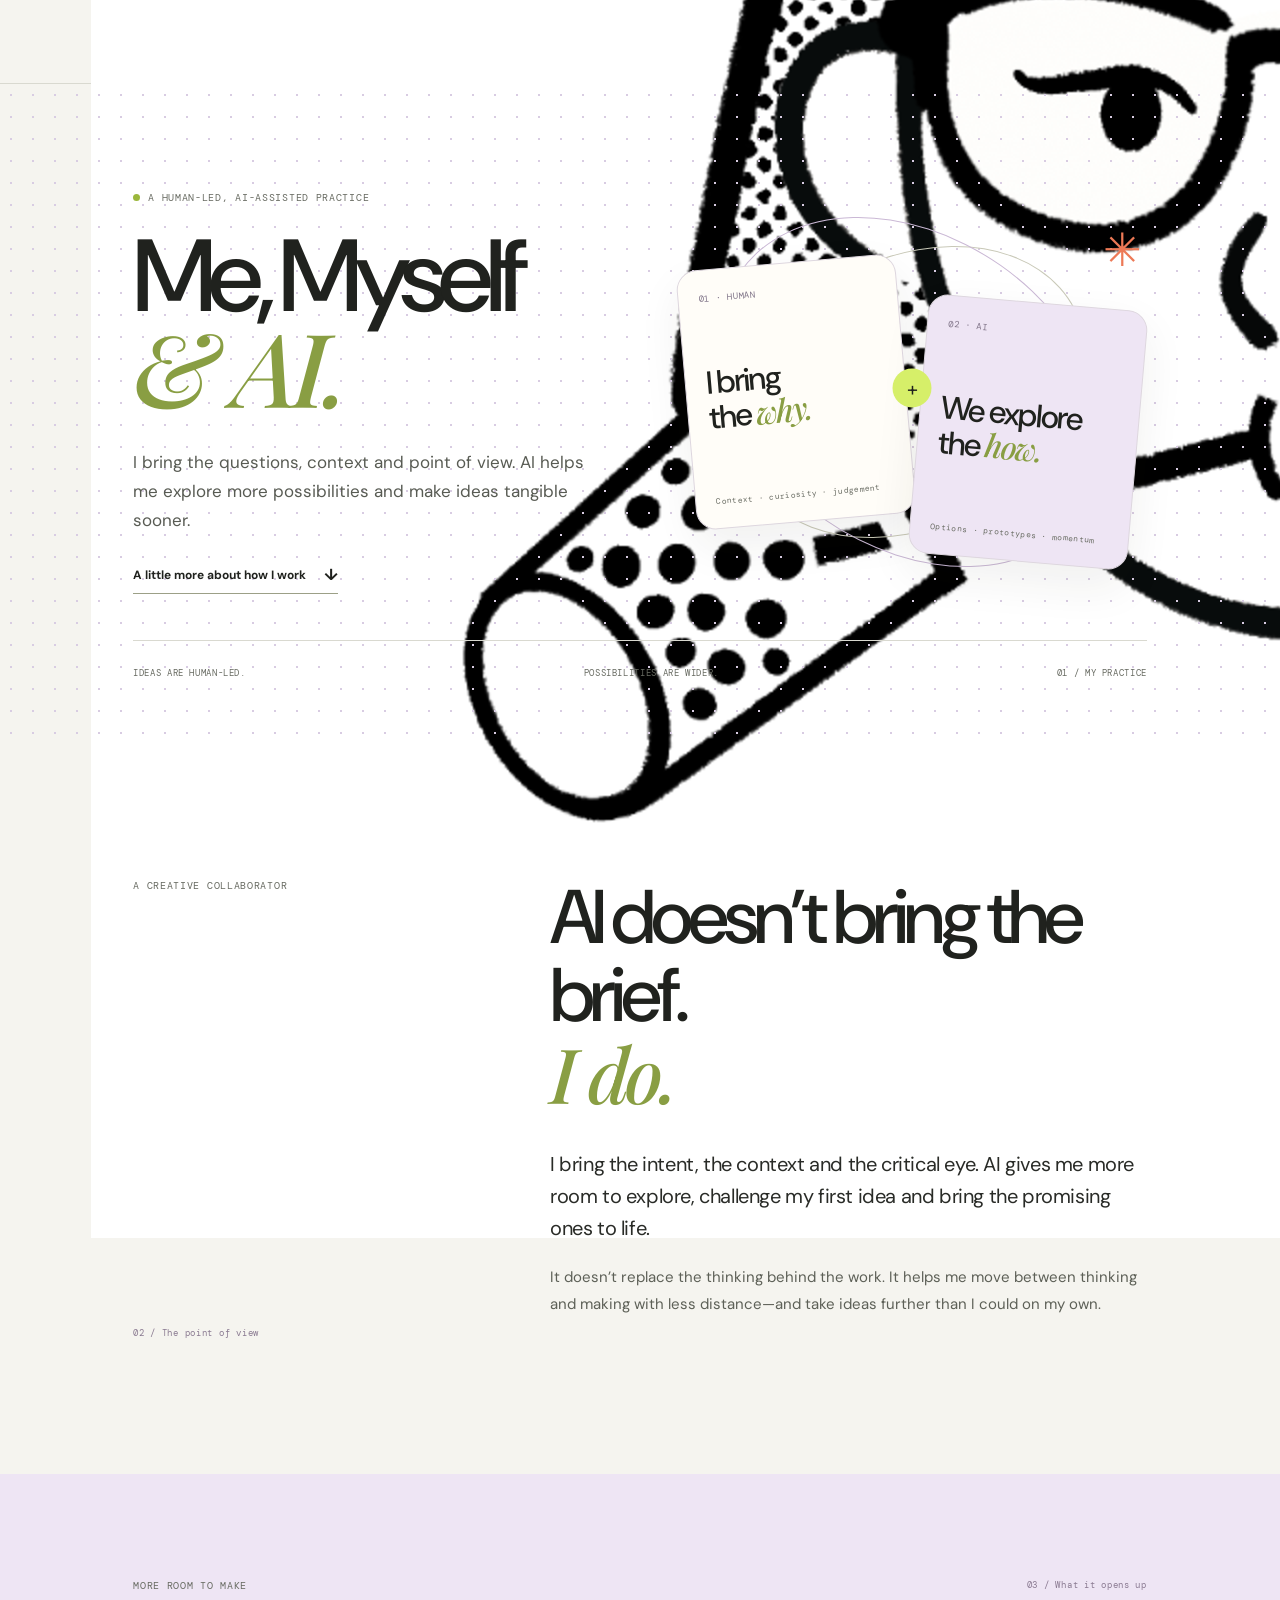
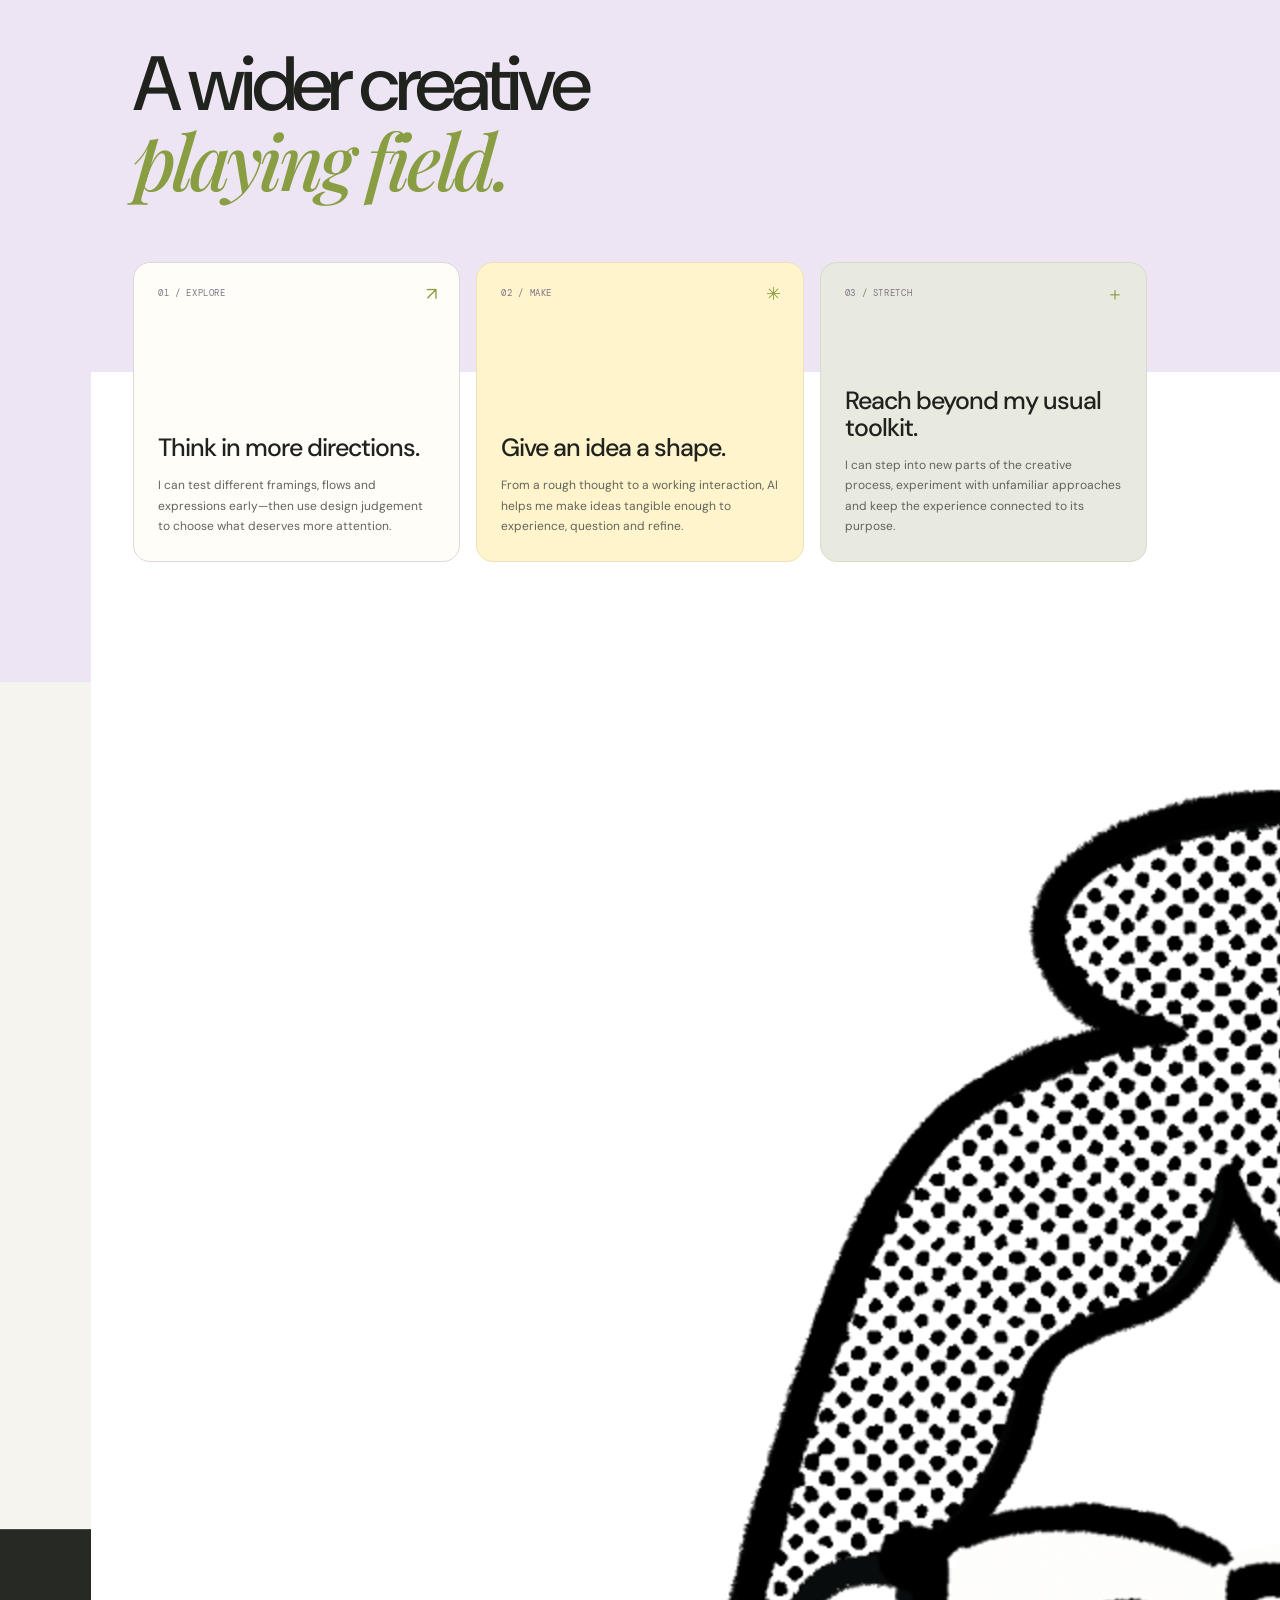
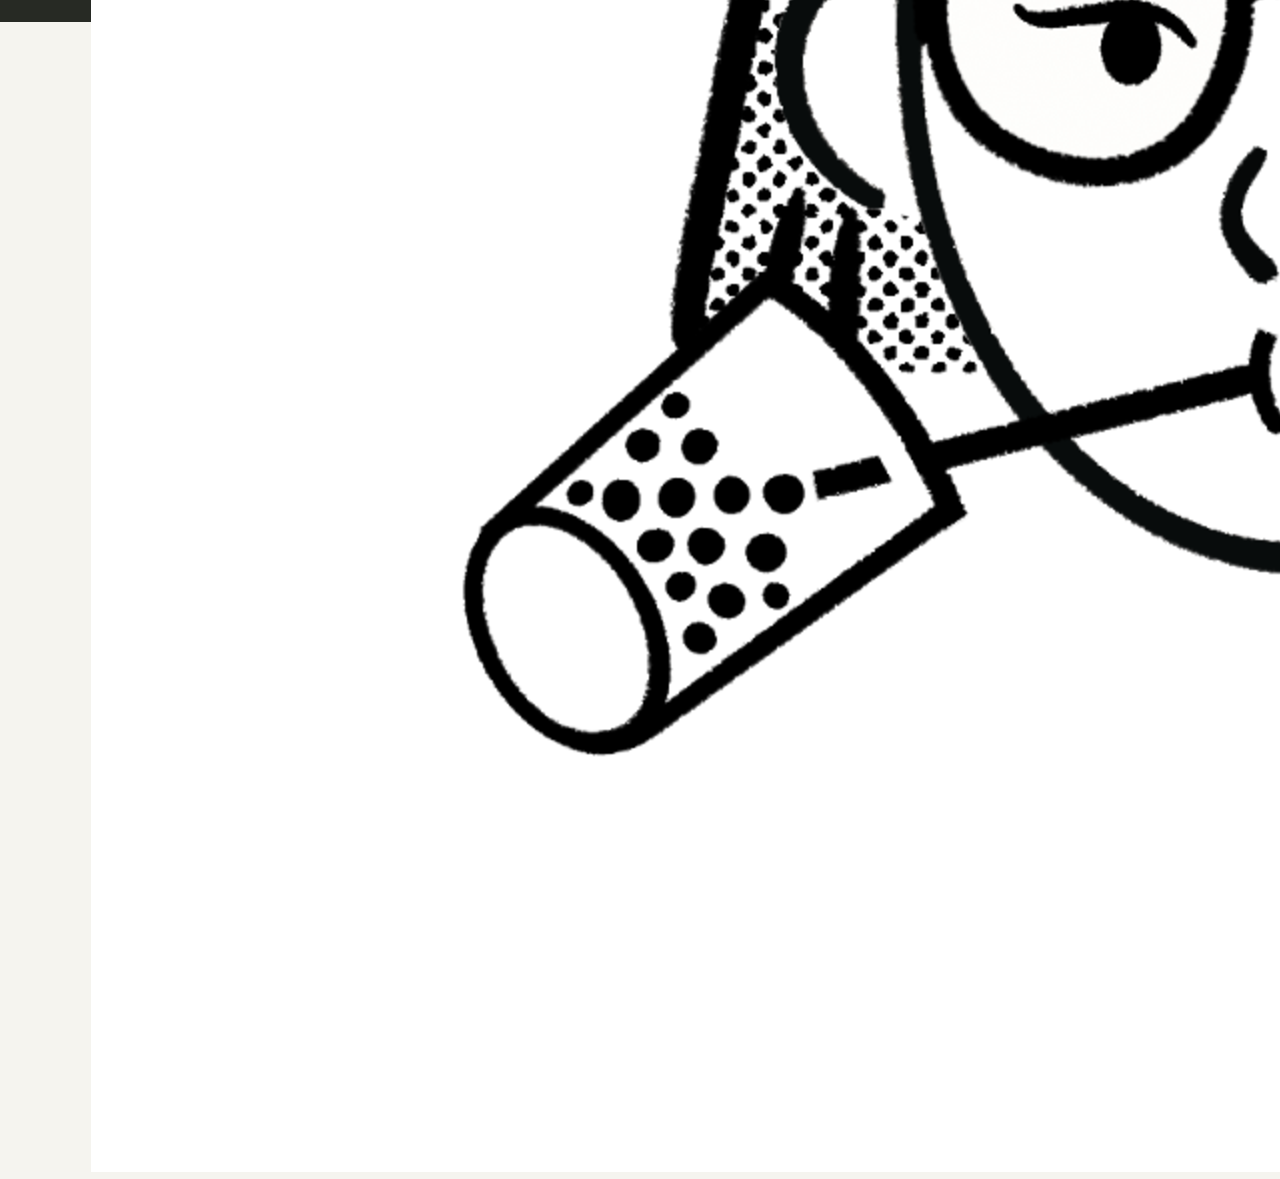
==== ai.html @ 46ecab6a "Add files via upload" ====
<!doctype html>
<html lang="en">
<head>
  <meta charset="utf-8">
  <meta name="viewport" content="width=device-width, initial-scale=1">
  <meta name="theme-color" content="#f5f4ef">
  <meta name="description" content="How Maria Gabriela Bonilla brings AI into her human-led design practice.">
  <title>Me, Myself &amp; AI — Maria Gabriela Bonilla Amador</title>
  <link rel="preconnect" href="https://fonts.googleapis.com">
  <link rel="preconnect" href="https://fonts.gstatic.com" crossorigin>
  <link href="https://fonts.googleapis.com/css2?family=DM+Mono:wght@400;500&family=DM+Sans:wght@400;500;600;700&family=Playfair+Display:ital,wght@0,500;0,600;1,500;1,600&display=swap" rel="stylesheet">
  <link rel="stylesheet" href="styles.css">
  <link rel="stylesheet" href="ai.css">
  <link rel="stylesheet" href="visitor.css">
</head>
<body class="ai-practice-page">
  <a class="skip-link" href="#main">Skip to content</a>
  <header class="site-header">
    <a class="wordmark wordmark-image" href="index.html" aria-label="Gaby Bonilla home"><img src="assets/photo-notion.png" alt=""></a>
    <nav aria-label="Main navigation">
      <a href="work.html">Some of My Work</a>
      <a href="ai.html" aria-current="page">Me, Myself &amp; AI</a>
      <a href="cv.html">The Gaby Multiverse</a>
      <button class="visitor-name-control" id="visitor-name-control" type="button" aria-haspopup="dialog" aria-controls="visitor-name-dialog" aria-label="Change your cursor name, currently You"><span aria-hidden="true">✳</span><span id="visitor-name-nav">You</span><span class="visitor-edit-icon" aria-hidden="true">↗</span></button>
      <button class="nav-contact" type="button">Let’s connect, your way <span aria-hidden="true">↗</span></button>
    </nav>
  </header>
  <main id="main">
    <section class="ai-hero" aria-labelledby="ai-title">
      <div class="ai-hero-copy">
        <p class="eyebrow"><span class="status-dot"></span>A human-led, AI-assisted practice</p>
        <h1 id="ai-title">Me, Myself<br><em>&amp; AI.</em></h1>
        <p class="ai-hero-lede">I bring the questions, context and point of view. AI helps me explore more possibilities and make ideas tangible sooner.</p>
        <a class="ai-scroll-link" href="#practice">A little more about how I work <span aria-hidden="true">↓</span></a>
      </div>
      <div class="ai-collab-art" aria-label="A collaboration between a designer and AI">
        <span class="ai-orbit ai-orbit-one" aria-hidden="true"></span>
        <span class="ai-orbit ai-orbit-two" aria-hidden="true"></span>
        <div class="ai-role-card ai-human-card"><span class="ai-card-index">01 · HUMAN</span><strong>I bring<br>the <em>why.</em></strong><small>Context · curiosity · judgement</small></div>
        <span class="ai-plus" aria-hidden="true">+</span>
        <div class="ai-role-card ai-tool-card"><span class="ai-card-index">02 · AI</span><strong>We explore<br>the <em>how.</em></strong><small>Options · prototypes · momentum</small></div>
        <span class="ai-flower" aria-hidden="true">✳</span>
      </div>
      <div class="ai-hero-foot"><span>Ideas are human-led.</span><span>Possibilities are wider.</span><span>01 / My practice</span></div>
    </section>

    <section class="ai-intro section-wrap" id="practice" aria-labelledby="ai-practice-title">
      <div class="ai-section-label"><p class="eyebrow">A creative collaborator</p><span>02 / The point of view</span></div>
      <div class="ai-intro-copy">
        <h2 id="ai-practice-title">AI doesn’t bring the brief.<br><em>I do.</em></h2>
        <p class="ai-large-copy">I bring the intent, the context and the critical eye. AI gives me more room to explore, challenge my first idea and bring the promising ones to life.</p>
        <p>It doesn’t replace the thinking behind the work. It helps me move between thinking and making with less distance—and take ideas further than I could on my own.</p>
      </div>
    </section>

    <section class="ai-capabilities" aria-labelledby="ai-capabilities-title">
      <div class="ai-capabilities-inner">
        <div class="ai-section-label"><p class="eyebrow">More room to make</p><span>03 / What it opens up</span></div>
        <h2 id="ai-capabilities-title">A wider creative<br><em>playing field.</em></h2>
        <div class="ai-capability-grid">
          <article class="ai-capability-card ai-card-lilac"><span>01 / Explore</span><h3>Think in more directions.</h3><p>I can test different framings, flows and expressions early—then use design judgement to choose what deserves more attention.</p><b aria-hidden="true">↗</b></article>
          <article class="ai-capability-card ai-card-yellow"><span>02 / Make</span><h3>Give an idea a shape.</h3><p>From a rough thought to a working interaction, AI helps me make ideas tangible enough to experience, question and refine.</p><b aria-hidden="true">✳</b></article>
          <article class="ai-capability-card ai-card-sage"><span>03 / Stretch</span><h3>Reach beyond my usual toolkit.</h3><p>I can step into new parts of the creative process, experiment with unfamiliar approaches and keep the experience connected to its purpose.</p><b aria-hidden="true">＋</b></article>
        </div>
      </div>
    </section>

    <section class="ai-process section-wrap" aria-labelledby="ai-process-title">
      <div class="ai-section-label"><p class="eyebrow">The collaboration, in practice</p><span>04 / How I work</span></div>
      <h2 id="ai-process-title">I set the direction.<br><em>We make it real.</em></h2>
      <div class="ai-process-steps">
        <article><span>01</span><h3>Frame the right question</h3><p>I bring the brief, constraints, audience and point of view.</p></article>
        <article><span>02</span><h3>Explore the possibilities</h3><p>I use AI to generate, compare and prototype options worth considering.</p></article>
        <article><span>03</span><h3>Choose with intention</h3><p>I critique, refine and decide what serves people and the product.</p></article>
      </div>
      <p class="ai-signoff">The tools can make more possible.<br><strong>Direction and responsibility stay with me.</strong></p>
    </section>
  </main>
  <footer class="site-footer"><a class="wordmark wordmark-image" href="index.html" aria-label="Gaby Bonilla home"><img src="assets/photo-notion.png" alt=""></a><p>Designed with &lt;3 by MGB and AI.</p><div class="footer-links"><a href="mailto:gabonilla1594@gmail.com">Email ↗</a></div><span class="copyright">© 2026</span></footer>
  <dialog class="visitor-name-dialog" id="visitor-name-dialog" aria-labelledby="visitor-name-title"><button class="visitor-dialog-close" type="button" aria-label="Close name settings">×</button><p class="eyebrow">Make this space yours</p><h2 id="visitor-name-title">What should your cursor say?</h2><form id="visitor-name-form"><label for="visitor-name-input">Name or nickname</label><input id="visitor-name-input" name="visitorName" type="text" maxlength="24" autocomplete="nickname" placeholder="You"><p class="visitor-name-note" id="visitor-name-note">This name is saved only in this browser. Other visitors won’t see it.</p><div class="visitor-dialog-actions"><button class="visitor-reset" id="visitor-name-reset" type="button">Use “You”</button><button class="visitor-save" type="submit">Save name <span aria-hidden="true">↗</span></button></div></form></dialog>
  <div class="visitor-cursor-trail" id="visitor-cursor-trail" aria-hidden="true"></div><div class="visitor-cursor" id="visitor-cursor" aria-hidden="true"><svg class="visitor-cursor-spark" viewBox="0 0 24 28" focusable="false"><path d="M3.5 2v20l5.2-5.1 3.6 8.1 3.3-1.5-3.5-7.9 7.7-.4L3.5 2Z"/></svg><svg class="visitor-cursor-hand" viewBox="0 0 24 28" focusable="false" aria-hidden="true"><path d="M8.1 13.2V4.5a1.9 1.9 0 0 1 3.8 0v6.2a1.8 1.8 0 0 1 3 .9 1.8 1.8 0 0 1 2.8 1.2 1.8 1.8 0 0 1 2.8 1.5v3.1a7.3 7.3 0 0 1-7.3 7.3h-2.1a6.5 6.5 0 0 1-5.6-3.2l-3-5a1.8 1.8 0 0 1 3-1.9l2.6 3.1v-4.5Z"/></svg><span class="visitor-cursor-label" id="visitor-cursor-label">You</span></div>
  <script src="contact-hub.js" defer></script><script src="visitor-cursor.js" defer></script>
</body>
</html>
---- styles.css ----
:root{--paper:#f5f4ef;--ink:#20221e;--muted:#686b62;--line:#d9d9d0;--lime:#d6ef69;--orange:#ed7956;--serif:'Playfair Display',Georgia,serif;--sans:'DM Sans',Arial,sans-serif;--mono:'DM Mono',monospace}*{box-sizing:border-box}html{scroll-behavior:smooth}body{margin:0;background:var(--paper);color:var(--ink);font-family:var(--sans);-webkit-font-smoothing:antialiased}a{color:inherit;text-decoration:none}.skip-link{position:absolute;top:-60px;left:20px;background:var(--ink);color:white;padding:12px;z-index:9}.skip-link:focus{top:12px}.site-header{height:84px;padding:0 7.1%;display:flex;align-items:center;justify-content:space-between;border-bottom:1px solid var(--line)}.wordmark{font-size:27px;font-weight:700;letter-spacing:-2px}.wordmark span{color:#9bb73b}.site-header nav{display:flex;gap:40px;align-items:center;font-size:12px;font-weight:600}.site-header nav a{transition:opacity .2s}.site-header nav a:hover,.footer-links a:hover{opacity:.58}.nav-contact{border:1px solid var(--ink);border-radius:30px;padding:11px 17px}.nav-contact span{margin-left:7px}.hero{min-height:660px;padding:106px 7.1% 0;position:relative;display:grid;grid-template-columns:1.05fr .95fr;align-items:center;overflow:hidden}.hero-copy{position:relative;z-index:2;padding-bottom:64px}.eyebrow{font:10px var(--mono);letter-spacing:.07em;text-transform:uppercase;margin:0 0 24px;color:var(--muted)}.status-dot{display:inline-block;width:7px;height:7px;border-radius:50%;background:#9bb73b;margin:0 8px 0 0}.eyebrow-sep{margin:0 8px;color:#aaa}.hero h1{font-weight:500;font-size:clamp(58px,7vw,100px);line-height:.98;letter-spacing:-.07em;margin:0 0 28px}.hero h1 em,.section-heading h2 em,.about h2 em,.contact h2 em{font-family:var(--serif);font-weight:500;letter-spacing:-.06em}.hero h1 em{color:#899e43}.hero-intro{max-width:470px;font-size:16px;line-height:1.75;color:#585b53;margin:0 0 29px}.text-link{font-size:12px;font-weight:700;border-bottom:1px solid #9ca087;padding-bottom:7px;display:inline-flex;gap:17px;align-items:center}.text-link span{font-size:16px}.hero-art{width:min(100%,460px);aspect-ratio:1;justify-self:end;position:relative;margin:0 4% 42px 0}.art-orbit{position:absolute;border:1px solid #c6c9ae;border-radius:50%;inset:9%;transform:rotate(-33deg) scaleY(.72)}.orbit-two{inset:9%;transform:rotate(48deg) scaleY(.72);border-color:#b0bc8b}.art-core{position:absolute;left:50%;top:50%;transform:translate(-50%,-50%);width:190px;height:190px;border-radius:50%;background:var(--lime);display:flex;flex-direction:column;align-items:center;justify-content:center;font:13px var(--mono);line-height:1.8;box-shadow:0 15px 45px #aab75b33}.art-core span:nth-child(2){font-size:18px;color:#71812e}.art-tag{position:absolute;font:9px var(--mono);background:var(--paper);padding:8px 10px;border:1px solid var(--line);z-index:2}.tag-a{top:14%;left:12%}.tag-b{right:4%;top:40%}.tag-c{bottom:13%;left:20%}.art-spark{position:absolute;color:var(--orange);font-size:30px}.spark-a{top:19%;right:23%}.spark-b{bottom:25%;right:16%;color:#899e43;font-size:21px}.hero-bottom{position:absolute;bottom:0;left:7.1%;right:7.1%;height:53px;border-top:1px solid var(--line);display:flex;justify-content:space-between;align-items:center;font:9px var(--mono);text-transform:uppercase;letter-spacing:.04em;color:var(--muted)}.hero-bottom b{color:var(--orange);font-size:16px;vertical-align:-2px}.section-wrap{padding-left:10.4%;padding-right:10.4%}.work{padding-top:118px;padding-bottom:116px}.section-heading{display:flex;justify-content:space-between;align-items:end;margin-bottom:47px}.section-heading .eyebrow{margin-bottom:14px}.section-heading h2,.about h2{font-size:clamp(42px,5vw,66px);letter-spacing:-.065em;line-height:1.02;font-weight:500;margin:0}.section-heading h2 em{color:#899e43}.section-note{font-size:12px;line-height:1.7;color:var(--muted);margin:0 0 4px}.project-grid{display:grid;grid-template-columns:repeat(2,minmax(0,1fr));gap:47px 24px}.project-card{display:block;min-width:0}.project-featured{grid-column:auto}.project-visual{height:290px;position:relative;overflow:hidden;border-radius:3px;transition:transform .35s}.project-card:hover .project-visual{transform:translateY(-4px)}.project-featured .project-visual{height:380px}.visual-1{background:#dce7c1}.visual-2{background:#e7c6aa}.visual-3{background:#c5d3cb}.visual-label{position:absolute;top:20px;left:22px;font:9px var(--mono);letter-spacing:.06em;z-index:3}.visual-window{position:absolute;width:57%;height:70%;top:17%;left:21%;background:#faf9f4;border:1px solid #d5d8ca;box-shadow:0 20px 55px #47503d26;transform:rotate(-3deg)}.window-top{height:28px;background:#f0f0e9;border-bottom:1px solid #deded6;display:flex;align-items:center;gap:5px;padding:0 10px}.window-top i{width:5px;height:5px;border-radius:50%;background:#c9c9bc}.window-top span{margin-left:auto;font:8px var(--mono);color:#85877b}.window-content{padding:34px 12%;}.window-line{height:7px;background:#d4d9c3;width:85%;margin-bottom:9px}.window-line.short{width:35%;height:5px;background:#9bac76}.window-line.medium{width:65%}.window-button{width:75px;height:21px;background:#a7bc60;margin-top:18px}.visual-sticker{position:absolute;right:-45px;bottom:4px;background:var(--orange);padding:15px 22px;font:italic 14px var(--serif);line-height:1.3;transform:rotate(7deg)}.visual-2{background:#e9d4b9}.journey-path{position:absolute;top:39%;left:9%;right:9%;display:flex;justify-content:space-between;align-items:center;font:12px var(--mono);z-index:2}.journey-path b{font-size:24px;font-weight:400;color:#9c634a}.path-orb{position:absolute;border-radius:50%;border:1px solid #ba866a}.orb-1{width:115px;height:115px;left:11%;top:22%}.orb-2{width:157px;height:157px;left:41%;top:12%;background:#e4ad82aa}.orb-3{width:95px;height:95px;right:9%;top:26%;background:#d7a17f44}.path-caption{position:absolute;left:40%;bottom:12%;font:italic 16px var(--serif);line-height:1.4}.visual-3{background:#cad9d1}.quote-card{position:absolute;left:24%;top:13%;height:74%;width:53%;background:#f5f3e9;padding:28px 34px;box-shadow:0 15px 35px #34473c22;transform:rotate(3deg)}.quote-mark{font:48px var(--serif);color:#e27656;line-height:.6}.quote-card p{font-size:24px;line-height:1.03;letter-spacing:-.04em;margin:14px 0 20px}.quote-card em{font-family:var(--serif);color:#788b52}.quote-foot{font:7px var(--mono);letter-spacing:.05em}.visual-flower{position:absolute;right:10%;top:15%;font-size:44px;color:#e27656}.project-meta{display:flex;justify-content:space-between;align-items:center;padding-top:18px}.project-type{font:9px var(--mono);letter-spacing:.05em;color:var(--muted);margin:0 0 9px}.project-meta h3{font-size:19px;font-weight:500;letter-spacing:-.03em;margin:0}.arrow-circle{border:1px solid #bfc1b6;border-radius:50%;width:34px;height:34px;display:grid;place-items:center;font-size:16px;transition:background .2s,color .2s}.project-card:hover .arrow-circle{background:var(--ink);color:white}.project-summary{font-size:12px;line-height:1.6;color:var(--muted);max-width:450px;margin:9px 0 0}.work-footnote{border-top:1px solid var(--line);padding-top:18px;margin:50px 0 0;font-size:11px;color:var(--muted)}.work-footnote span{color:#899e43;margin-right:8px}.manifesto{background:#e8eadf;padding:96px 10.4%}.manifesto-inner{max-width:910px;margin:auto;position:relative}.manifesto .eyebrow{margin-bottom:24px}.manifesto-quote{font-size:clamp(29px,4.1vw,52px);line-height:1.2;letter-spacing:-.045em;max-width:800px;margin:0}.manifesto-quote em{font-family:var(--serif);color:#788b52}.manifesto-mark{position:absolute;right:2%;bottom:-32px;color:var(--orange);font-size:52px}.about{padding-top:120px;padding-bottom:132px}.about-top .eyebrow{margin-bottom:16px}.about h2{margin-bottom:52px}.about h2 em{color:#899e43}.about-content{display:grid;grid-template-columns:1.2fr .8fr;gap:15%}.about-copy{max-width:555px}.about-copy p{font-size:14px;line-height:1.8;color:#5d6057;margin:0 0 19px}.about-copy .about-lead{font-size:20px;line-height:1.5;letter-spacing:-.025em;color:var(--ink);margin-bottom:20px}.about-copy .text-link{margin-top:8px}.about-aside>.eyebrow{margin:4px 0 14px}.about-aside ul{padding:0;margin:0;list-style:none}.about-aside li{border-top:1px solid var(--line);padding:11px 0;font-size:12px}.about-aside li:last-child{border-bottom:1px solid var(--line)}.education-note{display:flex;align-items:center;gap:14px;margin-top:25px}.education-icon{width:40px;height:40px;border-radius:50%;background:var(--lime);display:grid;place-items:center;color:#7d9234}.education-note .eyebrow{font-size:8px;margin:0 0 5px}.education-note p{font-size:12px;line-height:1.5;margin:0}.education-note small{font-size:10px;color:var(--muted)}.contact{background:#272a24;color:#f5f4ef;padding:100px 10.4%;overflow:hidden}.contact-inner{max-width:910px;margin:auto;position:relative}.contact .eyebrow{color:#c4c7b8;margin-bottom:20px}.contact h2{font-size:clamp(55px,7.5vw,96px);line-height:.96;letter-spacing:-.07em;font-weight:500;margin:0 0 36px}.contact h2 em{color:var(--lime)}.contact-button{display:inline-flex;align-items:center;gap:30px;background:var(--lime);color:#25281f;border-radius:30px;padding:14px 19px;font-size:12px;font-weight:700}.contact-button span{font-size:17px}.contact-scribble{position:absolute;right:5%;top:8%;font-size:180px;color:#41483a}.site-footer{height:93px;padding:0 7.1%;display:flex;align-items:center;justify-content:space-between;background:#272a24;color:#eee;border-top:1px solid #494b43}.site-footer .wordmark{font-size:22px}.site-footer .wordmark span{color:var(--lime)}.site-footer p{font-size:10px;color:#b7baae}.footer-links{display:flex;gap:24px;font-size:10px}.copyright{font:9px var(--mono);color:#b7baae}
@media(max-width:760px){.site-header{height:70px;padding:0 6%}.site-header nav{gap:19px;font-size:10px}.site-header nav a:nth-child(3){display:none}.nav-contact{padding:9px 12px}.hero{padding:77px 6% 0;min-height:auto;grid-template-columns:1fr}.hero-copy{padding-bottom:0}.hero h1{font-size:clamp(58px,13vw,88px)}.hero-intro{font-size:14px;max-width:440px}.hero-art{width:min(78vw,380px);justify-self:center;margin:42px 0 54px}.art-core{width:145px;height:145px;font-size:11px}.hero-bottom{left:6%;right:6%;font-size:7px}.hero-bottom span:nth-child(2){display:none}.section-wrap{padding-left:6%;padding-right:6%}.work{padding-top:84px;padding-bottom:82px}.section-heading{align-items:start;gap:20px;flex-direction:column;margin-bottom:31px}.section-heading h2,.about h2{font-size:51px}.section-note br{display:none}.project-grid{grid-template-columns:1fr;gap:36px}.project-featured{grid-column:auto}.project-visual,.project-featured .project-visual{height:270px}.visual-window{width:68%;left:16%}.manifesto{padding:75px 7%}.manifesto-quote{font-size:34px}.manifesto-mark{font-size:38px;bottom:-45px}.about{padding-top:82px;padding-bottom:88px}.about h2{margin-bottom:34px}.about-content{grid-template-columns:1fr;gap:46px}.about-copy .about-lead{font-size:18px}.contact{padding:78px 7%}.contact h2{font-size:67px}.contact-scribble{font-size:110px;right:-7%;top:25%}.site-footer{height:auto;min-height:100px;padding:20px 6%;display:grid;grid-template-columns:1fr 1fr;gap:15px}.site-footer p{grid-column:1;grid-row:2;margin:0}.footer-links{grid-column:2;grid-row:1;justify-content:flex-end}.copyright{grid-column:2;grid-row:2;text-align:right}}@media(max-width:380px){.site-header nav{gap:12px}.site-header nav a:first-child{display:none}.hero-bottom span:last-child{display:none}.project-visual,.project-featured .project-visual{height:235px}.quote-card{padding:22px}.quote-card p{font-size:20px}.site-footer p{font-size:9px}}
@media(prefers-reduced-motion:reduce){html{scroll-behavior:auto}*,*::before,*::after{transition:none!important}}

/* Keep the learning note's icon and copy in separate, predictable columns. */
#about .education-note{display:grid;grid-template-columns:40px minmax(0,1fr);align-items:center;gap:14px;width:100%;min-width:0}
#about .education-icon{width:40px;height:40px;flex:none;display:grid;place-items:center}
#about .education-icon .flower-mark{display:block;width:17px;height:17px;fill:currentColor}
#about .education-copy{min-width:0}
#about .education-copy .eyebrow{display:block;white-space:normal}
#about .education-copy p{overflow-wrap:normal;word-break:normal}
@media(max-width:900px){#about .education-note{grid-template-columns:40px minmax(0,1fr);gap:12px}#about .education-copy p{max-width:34ch}}
@media(max-width:500px){#about .education-note{grid-template-columns:40px minmax(0,1fr);gap:12px}#about .education-copy p{font-size:13px;line-height:1.5}#about .education-copy p br{display:none}}
---- ai.css ----
/* Me, Myself & AI — a distinct editorial chapter in the portfolio. */
.ai-practice-page{--ai-lilac:#eee5f4;--ai-peach:#f8e3d9;--ai-sage:#e8eadf;--ai-olive:#899e43;overflow-x:hidden}
.ai-practice-page .site-header nav a[aria-current="page"]{text-decoration:underline;text-decoration-color:#a8b85e;text-decoration-thickness:2px;text-underline-offset:7px}
.ai-hero{min-height:670px;padding:90px 10.4% 72px;position:relative;display:grid;grid-template-columns:1fr .95fr;align-items:center;gap:5%;overflow:hidden;background-image:radial-gradient(#d8cce2 1.2px,transparent 1.2px);background-size:22px 22px;background-position:0 0}
.ai-hero-copy{position:relative;z-index:2;max-width:570px}.ai-hero-copy .eyebrow{margin-bottom:27px}.ai-hero h1{font-size:clamp(66px,8vw,112px);font-weight:500;line-height:.88;letter-spacing:-.075em;margin:0 0 30px}.ai-hero h1 em,.ai-intro h2 em,.ai-capabilities h2 em,.ai-process h2 em{font-family:var(--serif);font-weight:500;letter-spacing:-.055em;color:#899e43}.ai-hero-lede{max-width:475px;font-size:17px;line-height:1.7;color:#585b53;margin:0 0 28px}.ai-scroll-link{display:inline-flex;align-items:center;gap:18px;border-bottom:1px solid #9ca087;padding:0 0 8px;font-size:12px;font-weight:700}.ai-scroll-link span{font-size:16px}
.ai-collab-art{min-height:430px;position:relative;display:flex;align-items:center;justify-content:center;gap:12px;isolation:isolate}.ai-orbit{position:absolute;border:1px solid #c9c9b8;border-radius:50%;width:365px;height:270px;transform:rotate(-27deg);z-index:-1}.ai-orbit-two{width:420px;height:310px;transform:rotate(35deg);border-color:#cab8d5}.ai-role-card{width:220px;min-height:260px;padding:22px 20px;display:flex;flex-direction:column;justify-content:space-between;border:1px solid #ded7df;border-radius:20px;background:#fffdf8;box-shadow:0 18px 45px #28241a12;transform:rotate(-5deg)}.ai-tool-card{background:#eee5f4;transform:rotate(5deg);margin-top:80px}.ai-card-index{font:9px var(--mono);letter-spacing:.08em;color:#817589}.ai-role-card strong{font-size:32px;line-height:1.02;letter-spacing:-.06em;font-weight:500}.ai-role-card strong em{font-family:var(--serif);font-weight:500;color:#899e43}.ai-role-card small{font:8px var(--mono);letter-spacing:.04em;color:#686b62}.ai-plus{position:absolute;left:50%;top:49%;transform:translate(-50%,-50%);width:39px;height:39px;border-radius:50%;display:grid;place-items:center;background:#d6ef69;color:#20221e;font-size:20px;z-index:3}.ai-flower{position:absolute;right:1%;top:10%;color:#ed7956;font-size:46px;animation:ai-slow-turn 18s linear infinite}@keyframes ai-slow-turn{to{transform:rotate(360deg)}}.ai-hero-foot{grid-column:1/-1;display:flex;justify-content:space-between;gap:15px;padding-top:26px;border-top:1px solid #d9d9d0;font:9px var(--mono);letter-spacing:.07em;text-transform:uppercase;color:#686b62}
.ai-intro{padding-top:125px;padding-bottom:135px;display:grid;grid-template-columns:.72fr 1.28fr;gap:8%}.ai-section-label{display:flex;flex-direction:column;justify-content:space-between;align-items:flex-start;gap:24px}.ai-section-label .eyebrow{margin:0}.ai-section-label>span{font:9px var(--mono);letter-spacing:.08em;color:#8a7a91}.ai-intro-copy{max-width:760px}.ai-intro h2,.ai-process h2{font-size:clamp(43px,6vw,76px);font-weight:500;line-height:1.02;letter-spacing:-.065em;margin:0 0 30px}.ai-intro-copy p{max-width:690px;font-size:15px;line-height:1.85;color:#5d6057;margin:0 0 20px}.ai-intro-copy .ai-large-copy{font-size:20px;line-height:1.6;color:#292b27;letter-spacing:-.02em}
.ai-capabilities{background:#eee5f4;padding:105px 10.4% 120px}.ai-capabilities-inner{max-width:1200px;margin:0 auto}.ai-capabilities .ai-section-label{flex-direction:row;margin-bottom:55px}.ai-capabilities h2{font-size:clamp(48px,6vw,78px);line-height:.98;letter-spacing:-.06em;font-weight:500;margin:0 0 58px}.ai-capability-grid{display:grid;grid-template-columns:repeat(3,1fr);gap:16px}.ai-capability-card{min-height:300px;position:relative;border:1px solid #ddd6df;border-radius:17px;padding:24px;background:#fffdf8;display:flex;flex-direction:column}.ai-card-yellow{background:#fff4cb;border-color:#ece1b6}.ai-card-sage{background:#e8eadf;border-color:#d7dbc7}.ai-capability-card>span{font:9px var(--mono);letter-spacing:.07em;text-transform:uppercase;color:#817589}.ai-capability-card h3{font-size:25px;font-weight:500;line-height:1.08;letter-spacing:-.04em;margin:auto 0 14px}.ai-capability-card p{font-size:12px;line-height:1.7;color:#62645c;margin:0;max-width:310px}.ai-capability-card>b{position:absolute;right:22px;top:19px;color:#899e43;font-size:18px;font-weight:400}
.ai-process{padding-top:120px;padding-bottom:130px}.ai-process .ai-section-label{flex-direction:row;margin-bottom:40px}.ai-process h2{max-width:780px;margin-bottom:62px}.ai-process-steps{display:grid;grid-template-columns:repeat(3,1fr);gap:30px;border-top:1px solid #d9d9d0}.ai-process-steps article{padding-top:19px}.ai-process-steps article>span{font:10px var(--mono);color:#899e43}.ai-process-steps h3{font-size:19px;line-height:1.2;font-weight:500;letter-spacing:-.03em;margin:29px 0 11px}.ai-process-steps p{font-size:12px;line-height:1.7;color:#686b62;max-width:280px;margin:0}.ai-signoff{margin:80px 0 0 auto;max-width:450px;padding-left:23px;border-left:2px solid #d6ef69;font-family:var(--serif);font-size:23px;line-height:1.4;color:#686b62}.ai-signoff strong{color:#20221e;font-weight:500}
@media(max-width:900px){.ai-hero{padding-left:7%;padding-right:7%;grid-template-columns:1fr 1fr;gap:2%}.ai-role-card{width:185px;min-height:235px}.ai-capabilities{padding-left:7%;padding-right:7%}.ai-intro{gap:5%}}
@media(max-width:760px){.site-header nav a:nth-child(2){display:inline}.site-header nav a:nth-child(3){display:none}.site-header{padding:0 5%}.site-header nav{gap:14px;font-size:10px}.ai-hero{min-height:auto;padding:72px 6% 34px;grid-template-columns:1fr;gap:18px}.ai-hero h1{font-size:clamp(66px,15vw,100px)}.ai-hero-lede{font-size:15px}.ai-collab-art{min-height:335px;margin:4px -7% 0}.ai-orbit{width:285px;height:220px}.ai-orbit-two{width:320px;height:245px}.ai-role-card{width:min(42vw,180px);min-height:205px;padding:17px 14px;border-radius:15px}.ai-role-card strong{font-size:26px}.ai-role-card small{font-size:7px}.ai-tool-card{margin-top:50px}.ai-flower{right:8%;top:4%;font-size:34px}.ai-hero-foot{font-size:7px;gap:8px}.ai-intro{padding-top:80px;padding-bottom:85px;grid-template-columns:1fr;gap:30px}.ai-section-label{flex-direction:row;align-items:center}.ai-intro h2,.ai-process h2{font-size:clamp(42px,10vw,64px)}.ai-intro-copy .ai-large-copy{font-size:18px}.ai-capabilities{padding:75px 6% 82px}.ai-capabilities .ai-section-label,.ai-process .ai-section-label{margin-bottom:35px}.ai-capabilities h2{font-size:clamp(45px,10vw,64px);margin-bottom:35px}.ai-capability-grid{grid-template-columns:1fr;gap:12px}.ai-capability-card{min-height:225px;padding:21px}.ai-capability-card h3{margin-top:54px}.ai-process{padding-top:82px;padding-bottom:90px}.ai-process h2{margin-bottom:40px}.ai-process-steps{grid-template-columns:1fr;gap:0}.ai-process-steps article{padding:20px 0;border-bottom:1px solid #d9d9d0}.ai-process-steps h3{margin:12px 0 7px}.ai-signoff{margin-top:48px;font-size:20px}.site-footer{height:auto;min-height:100px;padding:20px 6%;display:grid;grid-template-columns:1fr 1fr;gap:15px}.site-footer p{grid-column:1;grid-row:2;margin:0}.footer-links{grid-column:2;grid-row:1;justify-content:flex-end}.copyright{grid-column:2;grid-row:2;text-align:right}}
@media(prefers-reduced-motion:reduce){.ai-flower{animation:none}}
---- visitor.css ----
.visitor-cursor-active,.visitor-cursor-active *{cursor:none!important}
.visitor-name-control{display:inline-flex;align-items:center;gap:6px;max-width:150px;min-width:58px;padding:9px 12px;border:1px solid #ead5e0;border-radius:24px;background:#fff9f2;color:#51435f;font:600 10px var(--sans);cursor:pointer;white-space:nowrap;transition:background .2s,border-color .2s,transform .2s}.visitor-name-control:hover{background:#f8e7ec;border-color:#d9a8c1;transform:translateY(-1px)}.visitor-name-control>span:nth-child(2){display:block;overflow:hidden;text-overflow:ellipsis;max-width:92px}.visitor-name-control>span:first-child{font-size:12px;color:#a07898}.visitor-edit-icon{font-size:10px;color:#82718b}.visitor-cursor{position:fixed;left:0;top:0;z-index:1000;display:flex;align-items:flex-start;gap:0;pointer-events:none;opacity:0;visibility:hidden;will-change:transform;transition:opacity .14s ease,visibility .14s ease}.visitor-cursor.is-visible{opacity:1;visibility:visible}.visitor-cursor-spark,.visitor-cursor-label{transition:fill .18s ease,stroke .18s ease,background-color .18s ease,border-color .18s ease}.visitor-cursor.is-interactive .visitor-cursor-spark{fill:#d9cdf4;stroke:#77658f}.visitor-cursor.is-interactive .visitor-cursor-label{background:#f1eaff;border-color:#cdbce9}.visitor-cursor-spark{position:relative;left:-3px;top:-2px;width:20px;height:24px;flex:none;fill:#d6ef69;stroke:#51435f;stroke-width:.85;stroke-linejoin:round;filter:drop-shadow(0 2px 4px #51435f35);transform-origin:center;animation:visitor-sparkle 3s ease-in-out infinite}.visitor-cursor-label{display:block;max-width:150px;overflow:hidden;text-overflow:ellipsis;white-space:nowrap;margin:11px 0 0 -2px;padding:6px 11px;border:1px solid #e6d47b;border-radius:18px;background:#fff4cc;color:#36352c;font:600 10px var(--sans);box-shadow:0 3px 8px #54483318}.visitor-cursor.is-pressed .visitor-cursor-spark{transform:scale(.72) rotate(24deg)}@keyframes visitor-sparkle{0%,100%{transform:rotate(-7deg) scale(.94)}50%{transform:rotate(8deg) scale(1.08)}}.visitor-name-dialog{position:fixed;width:min(420px,calc(100vw - 36px));max-width:none;padding:34px 32px 28px;border:1px solid #e4d6df;border-radius:18px;background:#fffdf8;color:var(--ink);box-shadow:0 24px 80px #2f24344a}.visitor-name-dialog::backdrop{background:#23231fcc;backdrop-filter:blur(3px)}.visitor-name-dialog .eyebrow{margin:0 0 10px;color:#897395}.visitor-name-dialog h2{max-width:310px;margin:0 0 24px;font-size:28px;line-height:1.08;letter-spacing:-.05em;font-weight:500}.visitor-name-dialog label{display:block;margin:0 0 8px;font-size:11px;font-weight:700}.visitor-name-dialog input{width:100%;height:46px;border:1px solid #d9d5ca;border-radius:8px;background:#fff;color:var(--ink);padding:0 13px;font:14px var(--sans);outline:none}.visitor-name-dialog input:focus{border-color:#9d7eaa;box-shadow:0 0 0 3px #dcd0e766}.visitor-name-note{font-size:10px;line-height:1.55;color:#74766e;margin:9px 0 22px}.visitor-dialog-close{position:absolute;top:13px;right:15px;width:32px;height:32px;border:0;border-radius:50%;background:#f2ecf1;color:#51435f;font-size:22px;line-height:1;cursor:pointer}.visitor-dialog-actions{display:flex;align-items:center;justify-content:space-between;gap:12px}.visitor-reset,.visitor-save{min-height:40px;padding:0 15px;border-radius:24px;font:600 10px var(--sans);cursor:pointer}.visitor-reset{border:1px solid #ded9d1;background:transparent;color:#585a52}.visitor-save{border:1px solid var(--ink);background:var(--ink);color:white}.visitor-save span{margin-left:10px;font-size:13px}.visitor-reset:hover{background:#f4f0e9}.visitor-save:hover{background:#51435f;border-color:#51435f}.visitor-name-dialog button:focus-visible,.visitor-name-control:focus-visible{outline:3px solid #9d7eaa;outline-offset:3px}@media(max-width:760px){.visitor-name-control{max-width:84px;min-width:55px;padding:8px 9px;gap:4px;font-size:9px}.visitor-name-control>span:nth-child(2){max-width:40px}.visitor-edit-icon{display:none}.visitor-name-dialog{padding:31px 24px 23px}.visitor-name-dialog h2{font-size:25px}}@media(prefers-reduced-motion:reduce){.visitor-cursor-spark{animation:none}.visitor-name-control{transition:none}}
.visitor-cursor-native-text,.visitor-cursor-native-text *{cursor:text!important}
.visitor-cursor-native-default,.visitor-cursor-native-default *{cursor:default!important}
.visitor-cursor-trail{position:fixed;inset:0;z-index:999;overflow:hidden;contain:strict;pointer-events:none}
.sparkle-particle{position:absolute;width:var(--particle-size);height:var(--particle-size);border-radius:50%;background:var(--particle-color);opacity:0;box-shadow:0 0 3px #fffdf8,0 0 10px color-mix(in srgb,var(--particle-color),transparent 2%),0 0 19px color-mix(in srgb,var(--particle-color),transparent 16%);animation:frost-drift var(--particle-life) cubic-bezier(.16,.72,.3,1) forwards;pointer-events:none}
.sparkle-particle.is-crystal{border-radius:1px;rotate:45deg}
.sparkle-particle.is-twinkle{filter:brightness(1.22);box-shadow:0 0 4px #fff,0 0 12px var(--particle-color),0 0 23px color-mix(in srgb,var(--particle-color),transparent 4%)}
.sparkle-particle.is-burst{box-shadow:0 0 7px var(--particle-color);animation-name:frost-burst}
@keyframes frost-drift{0%{opacity:0;transform:translate(-50%,-50%) scale(.35)}12%{opacity:.98;transform:translate(-50%,-50%) scale(1.08)}58%{opacity:.82;transform:translate(-50%,-50%) scale(.9)}100%{opacity:0;transform:translate(calc(-50% + var(--particle-x)),calc(-50% + var(--particle-y))) scale(.24)}}
@keyframes frost-burst{0%{opacity:0;transform:translate(-50%,-50%) scale(.35)}18%{opacity:.78;transform:translate(-50%,-50%) scale(1)}100%{opacity:0;transform:translate(calc(-50% + var(--particle-x)),calc(-50% + var(--particle-y))) scale(.18)}}
.visitor-cursor-hand{position:absolute;top:-3px;left:-8px;display:none;width:25px;height:29px;fill:#e1d8f5;stroke:#77658f;stroke-width:1.15;stroke-linecap:round;stroke-linejoin:round;filter:drop-shadow(0 2px 4px #51435f35);transform-origin:9px 4px}
.visitor-cursor.is-interactive .visitor-cursor-spark{display:none}
.visitor-cursor.is-interactive .visitor-cursor-hand{display:block}
.visitor-cursor.is-interactive .visitor-cursor-label{margin:5px 0 0 17px;background:#f1eaff;border-color:#cdbce9}
.visitor-cursor.is-pressed .visitor-cursor-hand{transform:scale(.88)}
@media(prefers-reduced-motion:reduce){.sparkle-particle{display:none!important;animation:none!important}.visitor-cursor-spark{animation:none}}
.visitor-cursor.is-zoomable .visitor-cursor-spark,.visitor-cursor.is-zoomable .visitor-cursor-hand{display:none}
.visitor-cursor.is-zoomable::before{content:"🔍";position:relative;top:-4px;left:-5px;display:block;font:19px/1 system-ui,sans-serif;filter:drop-shadow(0 2px 3px #51435f35)}
.visitor-cursor.is-zoomable .visitor-cursor-label{margin:5px 0 0 7px}
.nav-contact{appearance:none;-webkit-appearance:none;border:0;background:#f8dce4;font:600 12px var(--sans);color:var(--ink);cursor:pointer;white-space:nowrap;line-height:1.2;transition:transform .2s ease,background-color .2s ease,box-shadow .2s ease}
.nav-contact:hover{opacity:1!important;transform:translateY(-2px);box-shadow:0 7px 18px rgba(95,67,90,.12)}
.nav-contact:focus-visible{outline:3px solid #9d7eaa;outline-offset:3px}
.contact-hub{position:fixed;z-index:1001;width:min(330px,calc(100vw - 24px));padding:20px;border:1px solid #e7d7e4;border-radius:22px;background:#fffaf5;color:var(--ink);box-shadow:0 18px 55px rgba(51,43,51,.18);opacity:0;transform:translateY(-7px) scale(.97);transform-origin:top right;pointer-events:none;transition:opacity .18s ease,transform .2s cubic-bezier(.2,.8,.2,1)}
.contact-hub.is-open{opacity:1;transform:translateY(0) scale(1);pointer-events:auto}
.contact-hub-kicker{margin:0 0 7px;color:#8d759e;font:10px var(--mono);letter-spacing:.07em;text-transform:uppercase}
.contact-hub h2{margin:0 0 15px;font-size:19px;font-weight:500;letter-spacing:-.035em;line-height:1.2}
.contact-hub-options{display:grid;gap:7px}
.contact-hub-option{display:grid;grid-template-columns:34px minmax(0,1fr) 15px;align-items:center;gap:10px;padding:9px 10px;border:1px solid #eee8df;border-radius:14px;background:#fffdf9;transition:transform .18s ease,border-color .18s ease,background .18s ease}
.contact-hub-option:hover,.contact-hub-option:focus-visible{transform:translateX(3px);border-color:#d7c4db;background:#f8f0f7;outline:none}
.contact-hub-icon{display:grid;width:32px;height:32px;place-items:center;border-radius:50%;background:#edf1d8;color:#7f963d;font-size:16px}
.contact-hub-call .contact-hub-icon{background:#f5e3d8;color:#986b58}
.contact-hub-linkedin .contact-hub-icon{background:#eee4f1;color:#80628d}
.contact-hub-in{font:700 12px var(--sans)}
.contact-hub-option strong,.contact-hub-option small{display:block;overflow:hidden;text-overflow:ellipsis;white-space:nowrap}
.contact-hub-option strong{font-size:12px;font-weight:600}
.contact-hub-option small{margin-top:2px;color:#77796f;font-size:9px}
.contact-hub-arrow{color:#8d759e;font-size:14px}
@media(max-width:560px){.contact-hub{position:fixed;left:12px!important;right:12px;width:auto;top:auto!important;bottom:12px;padding:18px;transform:translateY(10px) scale(.98);transform-origin:bottom center;border-radius:22px}.contact-hub.is-open{transform:translateY(0) scale(1)}}
@media(min-width:561px) and (max-width:940px){.site-header nav{gap:18px}.nav-contact{padding:9px 12px;font-size:10px}}
@media(prefers-reduced-motion:reduce){.contact-hub,.contact-hub-option,.nav-contact{transition:none}}
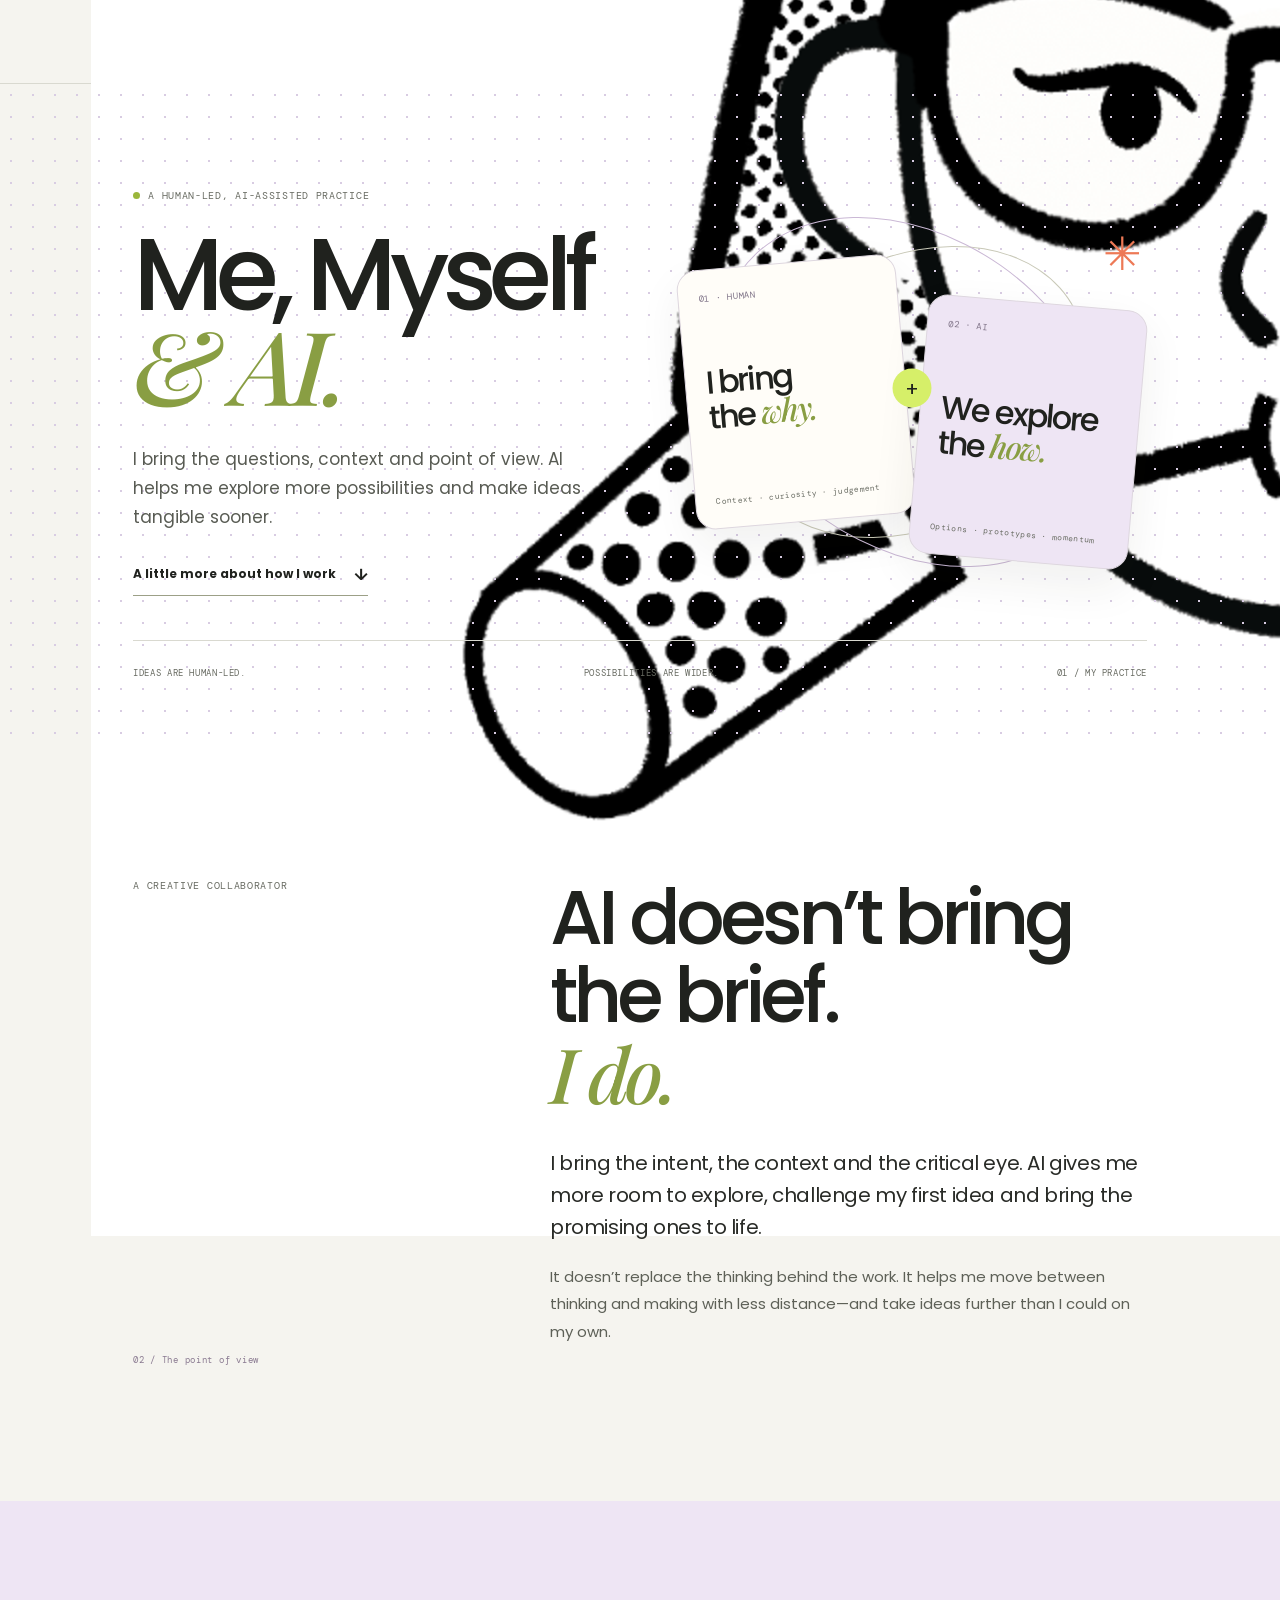
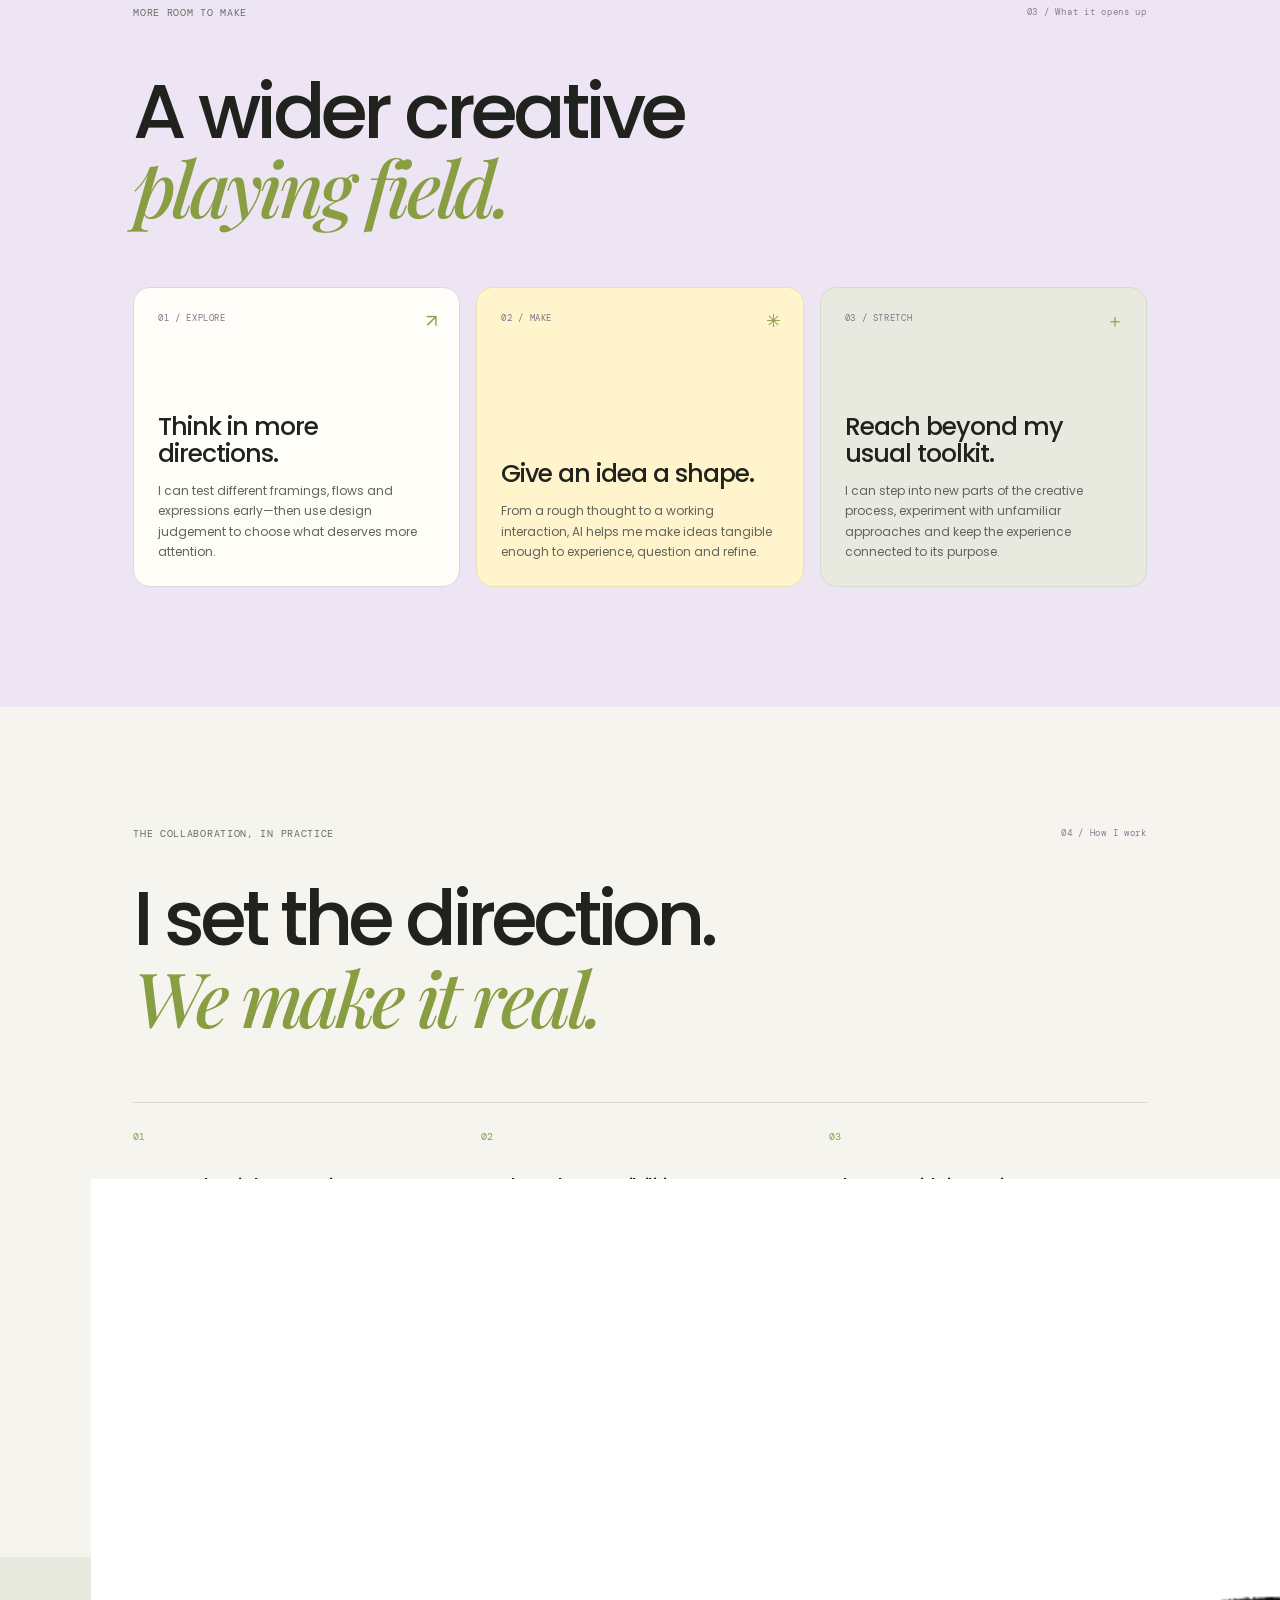
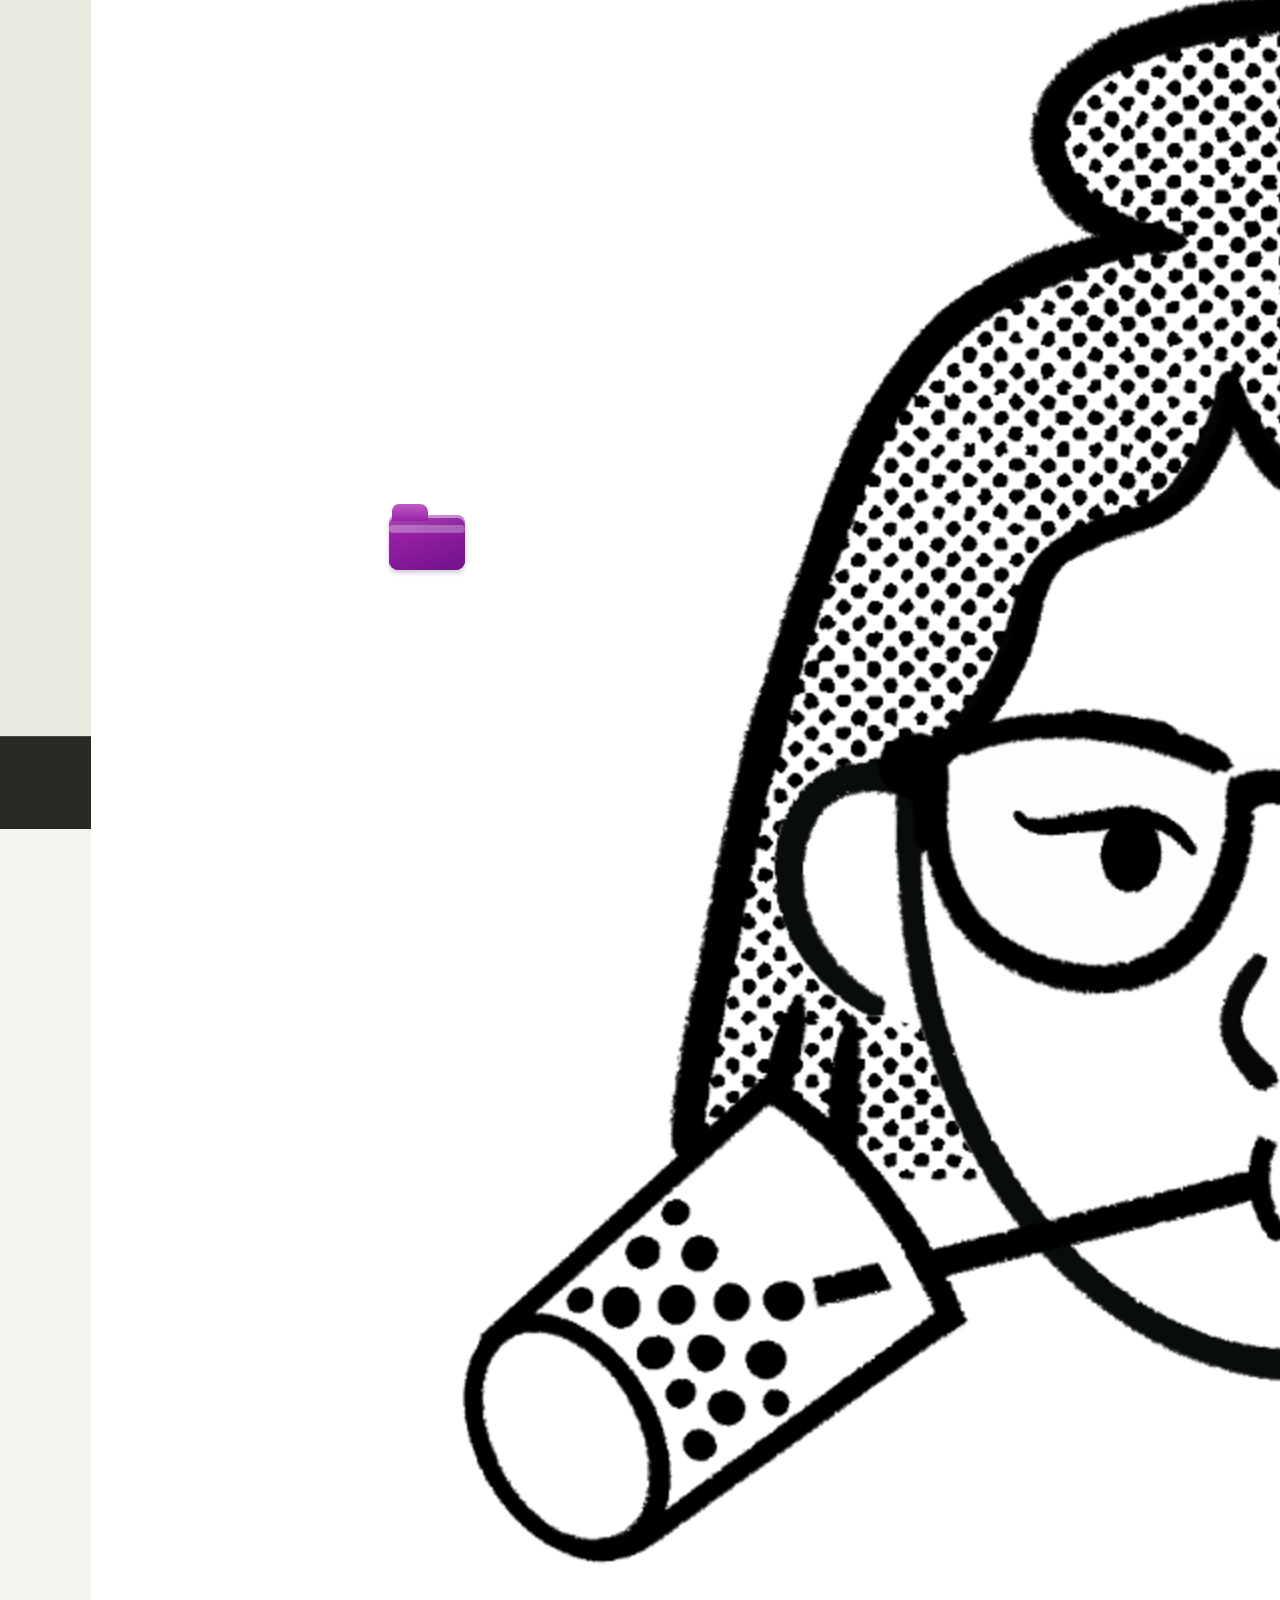
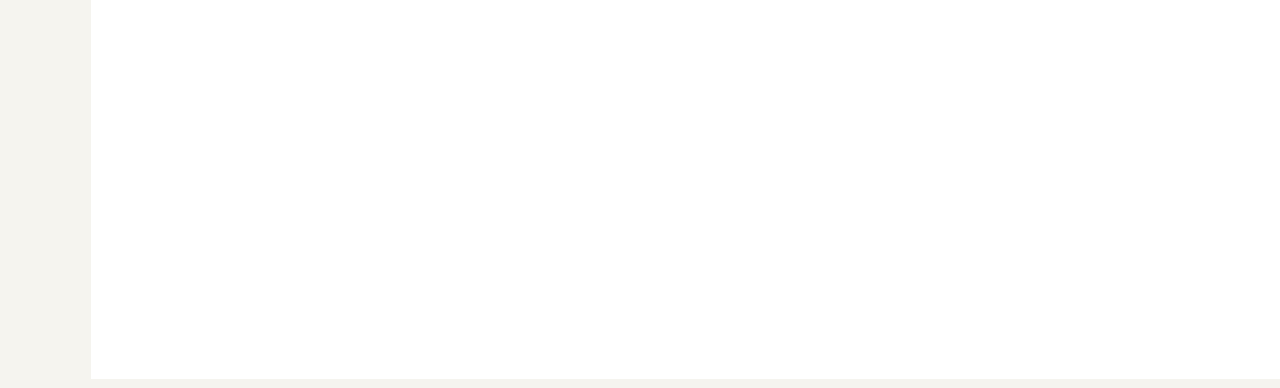
==== commit ff0dbd52: "Add files via upload" ====
--- a/ai.html
+++ b/ai.html
@@ -8,7 +8,7 @@
   <title>Me, Myself &amp; AI — Maria Gabriela Bonilla Amador</title>
   <link rel="preconnect" href="https://fonts.googleapis.com">
   <link rel="preconnect" href="https://fonts.gstatic.com" crossorigin>
-  <link href="https://fonts.googleapis.com/css2?family=DM+Mono:wght@400;500&family=DM+Sans:wght@400;500;600;700&family=Playfair+Display:ital,wght@0,500;0,600;1,500;1,600&display=swap" rel="stylesheet">
+  <link href="https://fonts.googleapis.com/css2?family=DM+Mono:wght@400;500&family=DM+Sans:wght@400;500;600;700&family=Playfair+Display:ital,wght@0,500;0,600;1,500;1,600&family=Poppins:wght@400;500;600;700&display=swap" rel="stylesheet">
   <link rel="stylesheet" href="styles.css">
   <link rel="stylesheet" href="ai.css">
   <link rel="stylesheet" href="visitor.css">
@@ -75,6 +75,37 @@
       </div>
       <p class="ai-signoff">The tools can make more possible.<br><strong>Direction and responsibility stay with me.</strong></p>
     </section>
+
+    <section class="ai-portfolio-folder" aria-labelledby="ai-folder-title">
+      <div class="ai-folder-inner">
+        <div class="ai-section-label"><p class="eyebrow">A project made with the process</p><span>05 / Open the folder</span></div>
+        <div class="ai-folder-copy">
+          <h2 id="ai-folder-title">A portfolio, with a little help from my <em>AI.</em></h2>
+          <p>I shaped the ideas, story and visual direction. Then I used AI to help turn that vision into a working portfolio—and to stretch how I work across Figma, generative design and code.</p>
+          <p>Along the way, I connected tools through MCPs, explored visual directions with generative design, and used vibe coding to bring prototypes to life sooner. The judgement, edits and final calls stayed human: mine.</p>
+        </div>
+        <details class="ai-computer-folder">
+          <summary aria-label="Open the portfolio process folder">
+            <span class="ai-folder-icon" aria-hidden="true"><i></i></span>
+            <span class="ai-folder-name">the-making-of-this-portfolio</span>
+            <span class="ai-folder-hint">Click to open <b aria-hidden="true">↗</b></span>
+          </summary>
+          <div class="ai-finder-window">
+            <div class="ai-finder-toolbar"><span class="ai-window-dots" aria-hidden="true"><i></i><i></i><i></i></span><span>the-making-of-this-portfolio</span><span class="ai-finder-count">5 items</span></div>
+            <div class="ai-finder-body">
+              <div class="ai-finder-list" role="list" aria-label="Folder contents">
+                <div role="listitem"><span class="ai-file-icon ai-file-note" aria-hidden="true">TXT</span><span><b>start-here.txt</b><small>The idea, the brief and the human point of view.</small></span></div>
+                <div role="listitem"><span class="ai-file-icon ai-file-figma" aria-hidden="true">F</span><span><b>figma-to-generative.design</b><small>Exploring visual systems, variations and unexpected directions.</small></span></div>
+                <div role="listitem"><span class="ai-file-icon ai-file-mcp" aria-hidden="true">↔</span><span><b>mcp-connections.log</b><small>Tools connected so ideas and making can move closer together.</small></span></div>
+                <div role="listitem"><span class="ai-file-icon ai-file-code" aria-hidden="true">&lt;/&gt;</span><span><b>vibe-coded-prototypes/</b><small>Small experiments made tangible, then reviewed and refined.</small></span></div>
+                <div role="listitem"><span class="ai-file-icon ai-file-heart" aria-hidden="true">✳</span><span><b>portfolio-build/</b><small>A real collaboration: my direction, with AI helping me get there.</small></span></div>
+              </div>
+              <p class="ai-finder-note"><span aria-hidden="true">✳</span> The tools helped me move faster. The taste, choices and responsibility are still mine.</p>
+            </div>
+          </div>
+        </details>
+      </div>
+    </section>
   </main>
   <footer class="site-footer"><a class="wordmark wordmark-image" href="index.html" aria-label="Gaby Bonilla home"><img src="assets/photo-notion.png" alt=""></a><p>Designed with &lt;3 by MGB and AI.</p><div class="footer-links"><a href="mailto:gabonilla1594@gmail.com">Email ↗</a></div><span class="copyright">© 2026</span></footer>
   <dialog class="visitor-name-dialog" id="visitor-name-dialog" aria-labelledby="visitor-name-title"><button class="visitor-dialog-close" type="button" aria-label="Close name settings">×</button><p class="eyebrow">Make this space yours</p><h2 id="visitor-name-title">What should your cursor say?</h2><form id="visitor-name-form"><label for="visitor-name-input">Name or nickname</label><input id="visitor-name-input" name="visitorName" type="text" maxlength="24" autocomplete="nickname" placeholder="You"><p class="visitor-name-note" id="visitor-name-note">This name is saved only in this browser. Other visitors won’t see it.</p><div class="visitor-dialog-actions"><button class="visitor-reset" id="visitor-name-reset" type="button">Use “You”</button><button class="visitor-save" type="submit">Save name <span aria-hidden="true">↗</span></button></div></form></dialog>
--- a/ai.css
+++ b/ai.css
@@ -1,6 +1,7 @@
 
 /* Me, Myself & AI — a distinct editorial chapter in the portfolio. */
 .ai-practice-page{--ai-lilac:#eee5f4;--ai-peach:#f8e3d9;--ai-sage:#e8eadf;--ai-olive:#899e43;overflow-x:hidden}
+.ai-practice-page{font-family:'Poppins',var(--sans),Arial,sans-serif}
 .ai-practice-page .site-header nav a[aria-current="page"]{text-decoration:underline;text-decoration-color:#a8b85e;text-decoration-thickness:2px;text-underline-offset:7px}
 .ai-hero{min-height:670px;padding:90px 10.4% 72px;position:relative;display:grid;grid-template-columns:1fr .95fr;align-items:center;gap:5%;overflow:hidden;background-image:radial-gradient(#d8cce2 1.2px,transparent 1.2px);background-size:22px 22px;background-position:0 0}
 .ai-hero-copy{position:relative;z-index:2;max-width:570px}.ai-hero-copy .eyebrow{margin-bottom:27px}.ai-hero h1{font-size:clamp(66px,8vw,112px);font-weight:500;line-height:.88;letter-spacing:-.075em;margin:0 0 30px}.ai-hero h1 em,.ai-intro h2 em,.ai-capabilities h2 em,.ai-process h2 em{font-family:var(--serif);font-weight:500;letter-spacing:-.055em;color:#899e43}.ai-hero-lede{max-width:475px;font-size:17px;line-height:1.7;color:#585b53;margin:0 0 28px}.ai-scroll-link{display:inline-flex;align-items:center;gap:18px;border-bottom:1px solid #9ca087;padding:0 0 8px;font-size:12px;font-weight:700}.ai-scroll-link span{font-size:16px}
@@ -8,6 +9,7 @@
 .ai-intro{padding-top:125px;padding-bottom:135px;display:grid;grid-template-columns:.72fr 1.28fr;gap:8%}.ai-section-label{display:flex;flex-direction:column;justify-content:space-between;align-items:flex-start;gap:24px}.ai-section-label .eyebrow{margin:0}.ai-section-label>span{font:9px var(--mono);letter-spacing:.08em;color:#8a7a91}.ai-intro-copy{max-width:760px}.ai-intro h2,.ai-process h2{font-size:clamp(43px,6vw,76px);font-weight:500;line-height:1.02;letter-spacing:-.065em;margin:0 0 30px}.ai-intro-copy p{max-width:690px;font-size:15px;line-height:1.85;color:#5d6057;margin:0 0 20px}.ai-intro-copy .ai-large-copy{font-size:20px;line-height:1.6;color:#292b27;letter-spacing:-.02em}
 .ai-capabilities{background:#eee5f4;padding:105px 10.4% 120px}.ai-capabilities-inner{max-width:1200px;margin:0 auto}.ai-capabilities .ai-section-label{flex-direction:row;margin-bottom:55px}.ai-capabilities h2{font-size:clamp(48px,6vw,78px);line-height:.98;letter-spacing:-.06em;font-weight:500;margin:0 0 58px}.ai-capability-grid{display:grid;grid-template-columns:repeat(3,1fr);gap:16px}.ai-capability-card{min-height:300px;position:relative;border:1px solid #ddd6df;border-radius:17px;padding:24px;background:#fffdf8;display:flex;flex-direction:column}.ai-card-yellow{background:#fff4cb;border-color:#ece1b6}.ai-card-sage{background:#e8eadf;border-color:#d7dbc7}.ai-capability-card>span{font:9px var(--mono);letter-spacing:.07em;text-transform:uppercase;color:#817589}.ai-capability-card h3{font-size:25px;font-weight:500;line-height:1.08;letter-spacing:-.04em;margin:auto 0 14px}.ai-capability-card p{font-size:12px;line-height:1.7;color:#62645c;margin:0;max-width:310px}.ai-capability-card>b{position:absolute;right:22px;top:19px;color:#899e43;font-size:18px;font-weight:400}
 .ai-process{padding-top:120px;padding-bottom:130px}.ai-process .ai-section-label{flex-direction:row;margin-bottom:40px}.ai-process h2{max-width:780px;margin-bottom:62px}.ai-process-steps{display:grid;grid-template-columns:repeat(3,1fr);gap:30px;border-top:1px solid #d9d9d0}.ai-process-steps article{padding-top:19px}.ai-process-steps article>span{font:10px var(--mono);color:#899e43}.ai-process-steps h3{font-size:19px;line-height:1.2;font-weight:500;letter-spacing:-.03em;margin:29px 0 11px}.ai-process-steps p{font-size:12px;line-height:1.7;color:#686b62;max-width:280px;margin:0}.ai-signoff{margin:80px 0 0 auto;max-width:450px;padding-left:23px;border-left:2px solid #d6ef69;font-family:var(--serif);font-size:23px;line-height:1.4;color:#686b62}.ai-signoff strong{color:#20221e;font-weight:500}
+.ai-portfolio-folder{padding:94px 10.4% 120px;background:#e8eadf}.ai-folder-inner{max-width:1200px;margin:0 auto}.ai-portfolio-folder>.ai-folder-inner>.ai-section-label{flex-direction:row;margin-bottom:38px}.ai-folder-copy{max-width:790px;margin:0 0 45px auto}.ai-folder-copy h2{font-size:clamp(42px,5.8vw,72px);font-weight:500;line-height:1;letter-spacing:-.065em;margin:0 0 23px}.ai-folder-copy h2 em{font-family:var(--serif);color:#899e43;font-weight:500}.ai-folder-copy p{max-width:700px;font-size:15px;line-height:1.8;color:#5d6057;margin:0 0 14px}.ai-computer-folder{max-width:790px;margin-left:auto}.ai-computer-folder summary{list-style:none;cursor:pointer;display:grid;grid-template-columns:90px minmax(0,1fr) auto;align-items:center;gap:23px;min-height:148px;padding:25px 31px;border:1px solid #d9d3db;border-radius:18px;background:#fffdf8;box-shadow:0 12px 30px #29251b0d;transition:transform .2s,box-shadow .2s}.ai-computer-folder summary::-webkit-details-marker{display:none}.ai-computer-folder summary:hover,.ai-computer-folder summary:focus-visible{transform:translateY(-3px);box-shadow:0 19px 36px #29251b18;outline:2px solid #899e43;outline-offset:3px}.ai-folder-icon{width:76px;height:55px;position:relative;display:block;border-radius:7px 8px 9px 9px;background:linear-gradient(160deg,#ae45b8 0%,#761592 70%);box-shadow:inset 0 3px 0 #ffffff70,0 3px 5px #32113d38}.ai-folder-icon:before{content:"";position:absolute;left:3px;top:-11px;width:36px;height:17px;border-radius:7px 8px 0 0;background:linear-gradient(180deg,#c05bc6,#9623a3)}.ai-folder-icon:after{content:"";position:absolute;inset:10px 0 auto;height:8px;background:#ffffff45;border-radius:4px}.ai-folder-icon i{position:absolute;inset:17px 0 0;border-radius:0 0 9px 9px;background:linear-gradient(160deg,#9a23a7,#71118c)}.ai-folder-name{font:500 clamp(13px,1.55vw,18px) var(--mono);letter-spacing:-.04em;overflow-wrap:anywhere}.ai-folder-hint{font:10px var(--mono);color:#77776e;white-space:nowrap}.ai-folder-hint b{display:inline-grid;place-items:center;width:27px;height:27px;margin-left:10px;border:1px solid #d9d9d0;border-radius:50%;color:#20221e;font:14px var(--sans)}.ai-computer-folder[open] .ai-folder-hint b{transform:rotate(90deg)}.ai-finder-window{margin-top:13px;border:1px solid #d7d1d8;border-radius:15px;overflow:hidden;background:#fffdfb;box-shadow:0 20px 50px #29251b12;animation:ai-folder-in .25s ease-out}@keyframes ai-folder-in{from{opacity:0;transform:translateY(-7px)}to{opacity:1;transform:translateY(0)}}.ai-finder-toolbar{min-height:51px;padding:0 18px;display:flex;align-items:center;gap:15px;background:#f6f3f7;border-bottom:1px solid #e4dfe6;font:10px var(--mono);color:#55564f}.ai-window-dots{display:flex;gap:5px}.ai-window-dots i{width:8px;height:8px;border-radius:50%;background:#e68c82}.ai-window-dots i:nth-child(2){background:#e9c866}.ai-window-dots i:nth-child(3){background:#9ebd73}.ai-finder-count{margin-left:auto;color:#8a8b81}.ai-finder-body{padding:10px 22px 20px}.ai-finder-list{display:grid}.ai-finder-list>[role="listitem"]{min-height:72px;display:grid;grid-template-columns:40px minmax(0,1fr);align-items:center;gap:14px;border-bottom:1px solid #eeece9}.ai-finder-list>[role="listitem"]>span:last-child{display:flex;flex-direction:column;gap:4px}.ai-finder-list b{font:11px var(--mono);font-weight:500;overflow-wrap:anywhere}.ai-finder-list small{font-size:11px;line-height:1.5;color:#777970}.ai-file-icon{width:34px;height:38px;border:1px solid #ded9df;border-radius:6px;background:#fff;display:grid;place-items:center;font:8px var(--mono);color:#7c5e8c}.ai-file-figma{font:18px var(--sans);font-weight:700;color:#ef7655}.ai-file-mcp{font-size:19px;color:#839743}.ai-file-code{font-size:9px;color:#527d9c}.ai-file-heart{font-size:17px;color:#e27958}.ai-finder-note{display:flex;align-items:flex-start;gap:10px;margin:18px 0 0;font-size:11px;line-height:1.6;color:#696b62}.ai-finder-note span{color:#899e43}
 @media(max-width:900px){.ai-hero{padding-left:7%;padding-right:7%;grid-template-columns:1fr 1fr;gap:2%}.ai-role-card{width:185px;min-height:235px}.ai-capabilities{padding-left:7%;padding-right:7%}.ai-intro{gap:5%}}
-@media(max-width:760px){.site-header nav a:nth-child(2){display:inline}.site-header nav a:nth-child(3){display:none}.site-header{padding:0 5%}.site-header nav{gap:14px;font-size:10px}.ai-hero{min-height:auto;padding:72px 6% 34px;grid-template-columns:1fr;gap:18px}.ai-hero h1{font-size:clamp(66px,15vw,100px)}.ai-hero-lede{font-size:15px}.ai-collab-art{min-height:335px;margin:4px -7% 0}.ai-orbit{width:285px;height:220px}.ai-orbit-two{width:320px;height:245px}.ai-role-card{width:min(42vw,180px);min-height:205px;padding:17px 14px;border-radius:15px}.ai-role-card strong{font-size:26px}.ai-role-card small{font-size:7px}.ai-tool-card{margin-top:50px}.ai-flower{right:8%;top:4%;font-size:34px}.ai-hero-foot{font-size:7px;gap:8px}.ai-intro{padding-top:80px;padding-bottom:85px;grid-template-columns:1fr;gap:30px}.ai-section-label{flex-direction:row;align-items:center}.ai-intro h2,.ai-process h2{font-size:clamp(42px,10vw,64px)}.ai-intro-copy .ai-large-copy{font-size:18px}.ai-capabilities{padding:75px 6% 82px}.ai-capabilities .ai-section-label,.ai-process .ai-section-label{margin-bottom:35px}.ai-capabilities h2{font-size:clamp(45px,10vw,64px);margin-bottom:35px}.ai-capability-grid{grid-template-columns:1fr;gap:12px}.ai-capability-card{min-height:225px;padding:21px}.ai-capability-card h3{margin-top:54px}.ai-process{padding-top:82px;padding-bottom:90px}.ai-process h2{margin-bottom:40px}.ai-process-steps{grid-template-columns:1fr;gap:0}.ai-process-steps article{padding:20px 0;border-bottom:1px solid #d9d9d0}.ai-process-steps h3{margin:12px 0 7px}.ai-signoff{margin-top:48px;font-size:20px}.site-footer{height:auto;min-height:100px;padding:20px 6%;display:grid;grid-template-columns:1fr 1fr;gap:15px}.site-footer p{grid-column:1;grid-row:2;margin:0}.footer-links{grid-column:2;grid-row:1;justify-content:flex-end}.copyright{grid-column:2;grid-row:2;text-align:right}}
+@media(max-width:760px){.site-header nav a:nth-child(2){display:inline}.site-header nav a:nth-child(3){display:none}.site-header{padding:0 5%}.site-header nav{gap:14px;font-size:10px}.ai-hero{min-height:auto;padding:72px 6% 34px;grid-template-columns:1fr;gap:18px}.ai-hero h1{font-size:clamp(66px,15vw,100px)}.ai-hero-lede{font-size:15px}.ai-collab-art{min-height:335px;margin:4px -7% 0}.ai-orbit{width:285px;height:220px}.ai-orbit-two{width:320px;height:245px}.ai-role-card{width:min(42vw,180px);min-height:205px;padding:17px 14px;border-radius:15px}.ai-role-card strong{font-size:26px}.ai-role-card small{font-size:7px}.ai-tool-card{margin-top:50px}.ai-flower{right:8%;top:4%;font-size:34px}.ai-hero-foot{font-size:7px;gap:8px}.ai-intro{padding-top:80px;padding-bottom:85px;grid-template-columns:1fr;gap:30px}.ai-section-label{flex-direction:row;align-items:center}.ai-intro h2,.ai-process h2{font-size:clamp(42px,10vw,64px)}.ai-intro-copy .ai-large-copy{font-size:18px}.ai-capabilities{padding:75px 6% 82px}.ai-capabilities .ai-section-label,.ai-process .ai-section-label{margin-bottom:35px}.ai-capabilities h2{font-size:clamp(45px,10vw,64px);margin-bottom:35px}.ai-capability-grid{grid-template-columns:1fr;gap:12px}.ai-capability-card{min-height:225px;padding:21px}.ai-capability-card h3{margin-top:54px}.ai-process{padding-top:82px;padding-bottom:90px}.ai-process h2{margin-bottom:40px}.ai-process-steps{grid-template-columns:1fr;gap:0}.ai-process-steps article{padding:20px 0;border-bottom:1px solid #d9d9d0}.ai-process-steps h3{margin:12px 0 7px}.ai-signoff{margin-top:48px;font-size:20px}.ai-portfolio-folder{padding:72px 6% 86px}.ai-portfolio-folder>.ai-folder-inner>.ai-section-label{margin-bottom:28px}.ai-folder-copy{margin-bottom:30px}.ai-folder-copy h2{font-size:clamp(42px,10vw,62px)}.ai-folder-copy p{font-size:13px}.ai-computer-folder summary{grid-template-columns:58px minmax(0,1fr);gap:14px;min-height:112px;padding:18px}.ai-folder-icon{width:55px;height:43px}.ai-folder-icon:before{top:-9px;width:29px;height:14px}.ai-folder-icon:after{top:8px;height:6px}.ai-folder-icon i{inset:14px 0 0}.ai-folder-name{font-size:11px}.ai-folder-hint{grid-column:2;justify-self:start;font-size:9px;margin-top:-8px}.ai-folder-hint b{width:22px;height:22px;margin-left:6px}.ai-finder-body{padding:7px 14px 16px}.ai-finder-list>[role="listitem"]{grid-template-columns:34px minmax(0,1fr);gap:10px;min-height:68px}.ai-finder-list b{font-size:9px}.ai-finder-list small{font-size:10px}.ai-file-icon{width:29px;height:33px}.ai-finder-note{font-size:10px}.site-footer{height:auto;min-height:100px;padding:20px 6%;display:grid;grid-template-columns:1fr 1fr;gap:15px}.site-footer p{grid-column:1;grid-row:2;margin:0}.footer-links{grid-column:2;grid-row:1;justify-content:flex-end}.copyright{grid-column:2;grid-row:2;text-align:right}}
 @media(prefers-reduced-motion:reduce){.ai-flower{animation:none}}
